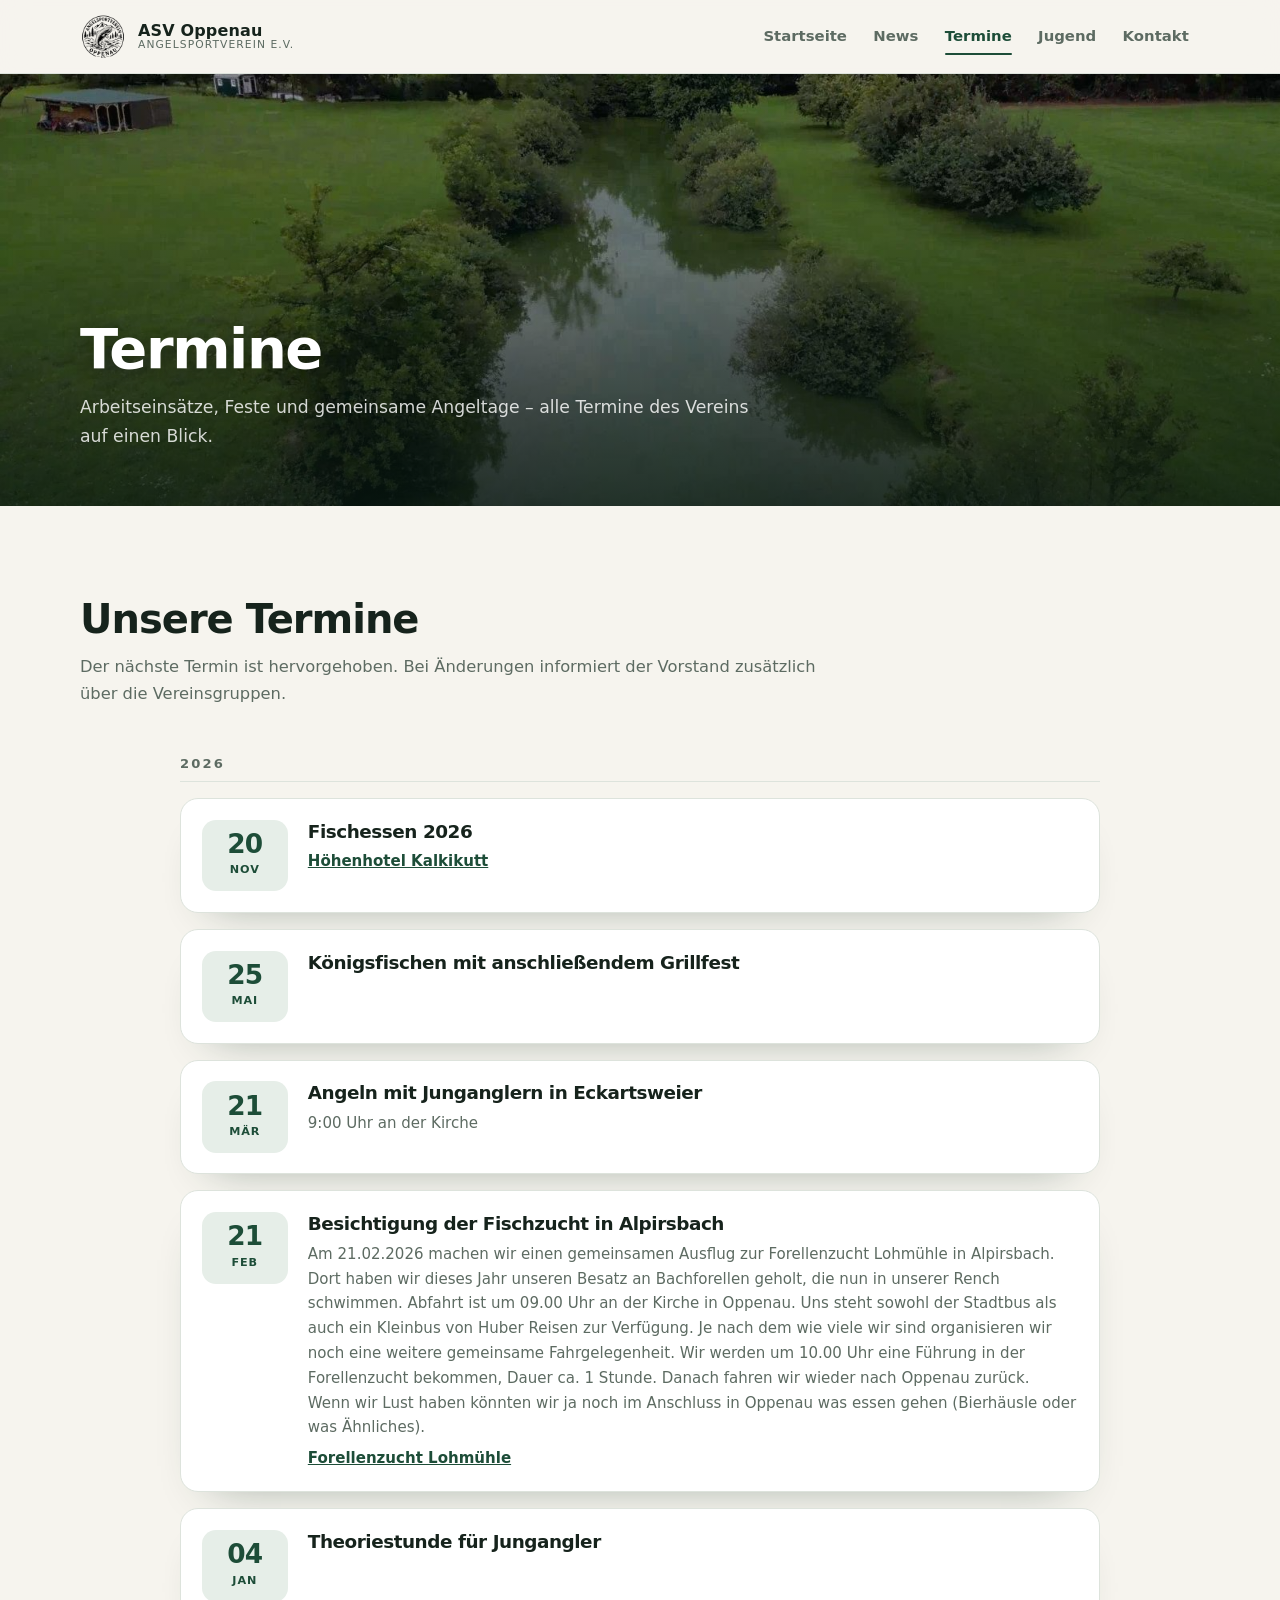
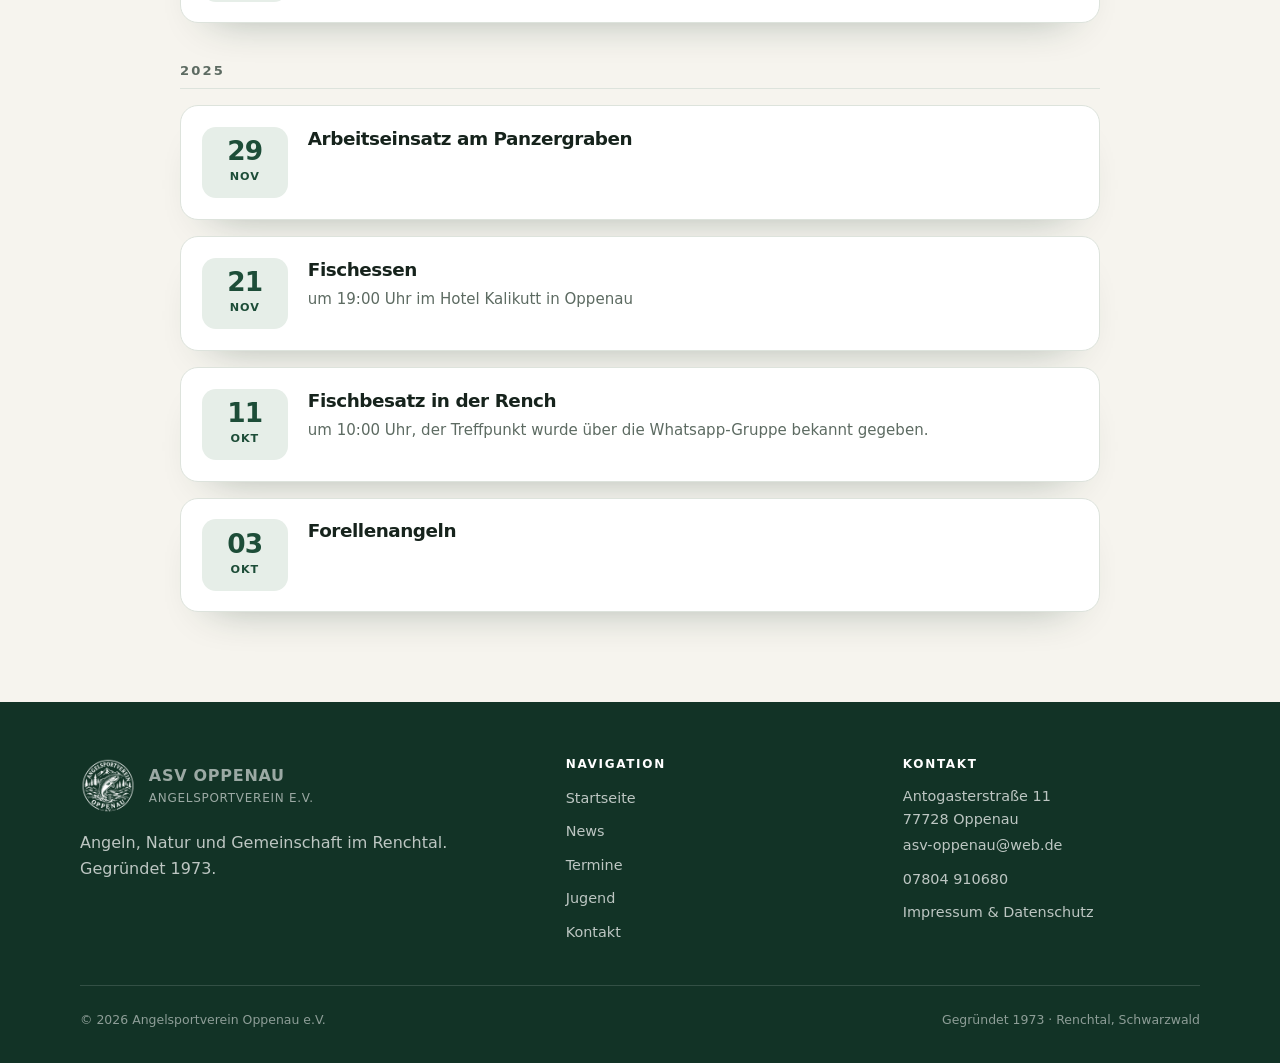
==== dates.html @ 7a505c5f "new design" ====
<!DOCTYPE html>
<html lang="de">
<head>
    <meta charset="utf-8">
    <meta name="viewport" content="width=device-width, initial-scale=1, viewport-fit=cover">
    <title>Termine – Angelsportverein Oppenau e.V.</title>
    <meta name="description" content="Termine, Arbeitseinsätze und Veranstaltungen des Angelsportvereins Oppenau.">
    <meta name="theme-color" content="#f6f4ee">
    <meta property="og:image" content="img/og.png">
    <link rel="icon" href="favicon.ico" sizes="any">
    <link rel="icon" type="image/png" href="favicon-32.png">
    <link rel="apple-touch-icon" href="icons/apple-touch-icon.png">
    <link rel="manifest" href="manifest.webmanifest">
    <link rel="stylesheet" href="stylesheet.css">
</head>
<body>
    <a class="skip-link" href="#main">Zum Inhalt springen</a>

    <header class="site-header">
        <div class="container header-inner">
            <a class="brand" href="index.html" aria-label="Angelsportverein Oppenau – Startseite">
                <img src="img/logo.png" alt="">
                <span class="brand__text">
                    <strong>ASV Oppenau</strong>
                    <span>Angelsportverein e.V.</span>
                </span>
            </a>
            <button class="burger" type="button" aria-label="Menü öffnen" aria-expanded="false" aria-controls="hauptnavigation">
                <svg viewBox="0 0 24 24" fill="none" stroke="currentColor" stroke-width="2" stroke-linecap="round" aria-hidden="true">
                    <path d="M4 7h16M4 12h16M4 17h16"/>
                </svg>
            </button>
            <nav class="nav" id="hauptnavigation" aria-label="Hauptnavigation">
                <ul>
                    <li><a href="index.html">Startseite</a></li>
                    <li><a href="news.html">News</a></li>
                    <li><a href="dates.html" aria-current="page">Termine</a></li>
                    <li><a href="youth.html">Jugend</a></li>
                    <li><a href="kontakt.html">Kontakt</a></li>
                </ul>
            </nav>
        </div>
    </header>

    <main id="main">
        <section class="page-hero" aria-labelledby="seiten-titel">
            <img src="img/page-hero.jpg" alt="">
            <div class="container page-hero__inner">
                <h1 id="seiten-titel">Termine</h1>
                <p>Arbeitseinsätze, Feste und gemeinsame Angeltage – alle Termine des Vereins auf einen Blick.</p>
            </div>
        </section>

        <section class="section">
            <div class="container">
                <div class="section-head">
                    <h2>Unsere Termine</h2>
                    <p>Der nächste Termin ist hervorgehoben. Bei Änderungen informiert der Vorstand zusätzlich über die Vereinsgruppen.</p>
                </div>
                <div class="agenda" id="dateList"></div>
            </div>
        </section>
    </main>

    <footer class="site-footer">
        <div class="container">
            <div class="footer-grid">
                <div>
                    <a class="footer-brand" href="index.html">
                        <img src="img/logo-white.png" alt="">
                        <span>
                            <strong>ASV Oppenau</strong>
                            <span>Angelsportverein e.V.</span>
                        </span>
                    </a>
                    <p>Angeln, Natur und Gemeinschaft im Renchtal. Gegründet 1973.</p>
                </div>
                <div class="footer-col">
                    <h3>Navigation</h3>
                    <ul>
                        <li><a href="index.html">Startseite</a></li>
                        <li><a href="news.html">News</a></li>
                        <li><a href="dates.html">Termine</a></li>
                        <li><a href="youth.html">Jugend</a></li>
                        <li><a href="kontakt.html">Kontakt</a></li>
                    </ul>
                </div>
                <div class="footer-col">
                    <h3>Kontakt</h3>
                    <p>Antogasterstraße 11<br>77728 Oppenau</p>
                    <ul>
                        <li><a href="mailto:asv-oppenau@web.de">asv-oppenau@web.de</a></li>
                        <li><a href="tel:+497804910680">07804 910680</a></li>
                        <li><a href="impressum.html">Impressum &amp; Datenschutz</a></li>
                    </ul>
                </div>
            </div>
            <div class="footer-bottom">
                <span>© <span id="jahr">2026</span> Angelsportverein Oppenau e.V.</span>
                <span>Gegründet 1973 · Renchtal, Schwarzwald</span>
            </div>
        </div>
    </footer>

    <script>
        const burger = document.querySelector('.burger');
        const nav = document.querySelector('.nav');
        burger.addEventListener('click', () => {
            const open = nav.classList.toggle('is-open');
            burger.setAttribute('aria-expanded', String(open));
            burger.setAttribute('aria-label', open ? 'Menü schließen' : 'Menü öffnen');
        });
        document.getElementById('jahr').textContent = new Date().getFullYear();

        const monate = ['Jan', 'Feb', 'Mär', 'Apr', 'Mai', 'Jun', 'Jul', 'Aug', 'Sep', 'Okt', 'Nov', 'Dez'];

        function parseDate(text) {
            const match = text.match(/(\d{1,2})\.(\d{1,2})\.(\d{4})/);
            if (!match) return null;
            const date = new Date(Number(match[3]), Number(match[2]) - 1, Number(match[1]));
            return Number.isNaN(date.getTime()) ? null : date;
        }

        function escapeHtml(text) {
            return text.replace(/[&<>"']/g, (char) => ({
                '&': '&amp;', '<': '&lt;', '>': '&gt;', '"': '&quot;', "'": '&#039;'
            })[char]);
        }

        function renderDates(dates) {
            const container = document.getElementById('dateList');
            const parsed = dates
                .map((item) => ({ ...item, parsed: parseDate(item.date) }))
                .filter((item) => item.parsed)
                .sort((a, b) => b.parsed - a.parsed);

            if (!parsed.length) {
                container.innerHTML = '<div class="empty-state">Aktuell sind keine Termine eingetragen.</div>';
                return;
            }

            const today = new Date();
            today.setHours(0, 0, 0, 0);
            const next = parsed
                .filter((item) => item.parsed >= today)
                .sort((a, b) => a.parsed - b.parsed)[0];

            const groups = new Map();
            parsed.forEach((item) => {
                const year = item.parsed.getFullYear();
                if (!groups.has(year)) groups.set(year, []);
                groups.get(year).push(item);
            });

            container.innerHTML = [...groups.entries()].map(([year, items]) => `
                <section class="year-group" aria-label="Termine ${year}">
                    <h2>${year}</h2>
                    <ol class="events">
                        ${items.map((item) => `
                            <li class="event${item === next ? ' event--next' : ''}">
                                <div class="event-date">
                                    <strong>${String(item.parsed.getDate()).padStart(2, '0')}</strong>
                                    <span>${monate[item.parsed.getMonth()]}</span>
                                </div>
                                <div class="event-body">
                                    ${item === next ? '<span class="event-badge">Nächster Termin</span>' : ''}
                                    <h3>${escapeHtml(item.title)}</h3>
                                    ${item.description ? `<p>${item.description}</p>` : ''}
                                    ${item.link ? `<p>${item.link}</p>` : ''}
                                </div>
                            </li>
                        `).join('')}
                    </ol>
                </section>
            `).join('');
        }

        fetch('dates.json')
            .then((response) => response.json())
            .then(renderDates)
            .catch(() => {
                document.getElementById('dateList').innerHTML = '<div class="empty-state">Die Termine konnten nicht geladen werden.</div>';
            });

        if ('serviceWorker' in navigator) navigator.serviceWorker.register('sw.js');
    </script>
</body>
</html>
---- stylesheet.css ----
:root {
  --bg: #f6f4ee;
  --surface: #ffffff;
  --ink: #16231c;
  --muted: #5d6b62;
  --green: #1d4d38;
  --green-dark: #123326;
  --green-soft: #e6eee8;
  --line: #dde3dc;
  --radius: 18px;
  --shadow: 0 22px 45px -32px rgba(18, 51, 38, 0.45);
  --font: ui-sans-serif, system-ui, -apple-system, "Segoe UI", Roboto, "Helvetica Neue", Arial, sans-serif;
  --header-h: 73px;
}

*,
*::before,
*::after {
  box-sizing: border-box;
  margin: 0;
  padding: 0;
}

html {
  scroll-behavior: smooth;
  -webkit-text-size-adjust: 100%;
}

body {
  background: var(--bg);
  color: var(--ink);
  font-family: var(--font);
  font-size: 16px;
  line-height: 1.65;
  -webkit-font-smoothing: antialiased;
}

img,
video {
  max-width: 100%;
  height: auto;
  display: block;
}

a {
  color: var(--green);
}

::selection {
  background: var(--green);
  color: #fff;
}

:focus-visible {
  outline: 3px solid var(--green);
  outline-offset: 2px;
}

[id] {
  scroll-margin-top: calc(var(--header-h) + 1rem);
}

h1,
h2,
h3,
h4 {
  line-height: 1.15;
  letter-spacing: -0.025em;
  text-wrap: balance;
}

h1 {
  font-size: clamp(2.4rem, 6vw, 4.2rem);
  font-weight: 800;
}

h2 {
  font-size: clamp(1.75rem, 3.4vw, 2.5rem);
  font-weight: 750;
}

h3 {
  font-size: 1.15rem;
  font-weight: 700;
}

p {
  text-wrap: pretty;
}

ul {
  list-style: none;
}

.container {
  width: min(1120px, 100% - 2.5rem);
  margin-inline: auto;
}

.narrow {
  width: min(820px, 100% - 2.5rem);
  margin-inline: auto;
}

.skip-link {
  position: absolute;
  left: -9999px;
  top: 0;
  z-index: 100;
  background: var(--green);
  color: #fff;
  padding: 0.8rem 1rem;
  border-radius: 0 0 10px 0;
  font-weight: 700;
  text-decoration: none;
}

.skip-link:focus {
  left: 0;
}

/* Header */
.site-header {
  position: sticky;
  top: 0;
  z-index: 50;
  background: rgba(246, 244, 238, 0.92);
  backdrop-filter: blur(14px);
  -webkit-backdrop-filter: blur(14px);
  border-bottom: 1px solid var(--line);
}

.header-inner {
  display: flex;
  align-items: center;
  justify-content: space-between;
  gap: 1.5rem;
  height: var(--header-h);
}

.brand {
  display: flex;
  align-items: center;
  gap: 0.75rem;
  color: var(--ink);
  text-decoration: none;
  flex: 0 0 auto;
}

.brand img {
  width: 46px;
  height: 46px;
  object-fit: contain;
}

.brand__text {
  display: flex;
  flex-direction: column;
  line-height: 1.1;
}

.brand__text strong {
  font-size: 1rem;
  letter-spacing: 0.01em;
}

.brand__text span {
  color: var(--muted);
  font-size: 0.67rem;
  letter-spacing: 0.1em;
  text-transform: uppercase;
}

.nav ul {
  display: flex;
  align-items: center;
  gap: 0.25rem;
}

.nav a {
  position: relative;
  display: inline-block;
  padding: 0.55rem 0.7rem;
  color: var(--muted);
  font-size: 0.93rem;
  font-weight: 650;
  text-decoration: none;
  transition: color 0.18s ease;
}

.nav a::after {
  content: "";
  position: absolute;
  left: 0.7rem;
  right: 0.7rem;
  bottom: 0.18rem;
  height: 2px;
  border-radius: 2px;
  background: var(--green);
  transform: scaleX(0);
  transform-origin: left;
  transition: transform 0.2s ease;
}

.nav a:hover {
  color: var(--ink);
}

.nav a:hover::after,
.nav a[aria-current="page"]::after {
  transform: scaleX(1);
}

.nav a[aria-current="page"] {
  color: var(--green);
}

.burger {
  display: none;
  align-items: center;
  justify-content: center;
  width: 44px;
  height: 44px;
  border: 1px solid var(--line);
  border-radius: 12px;
  background: var(--surface);
  color: var(--ink);
  cursor: pointer;
}

.burger svg {
  width: 22px;
  height: 22px;
}

/* Buttons */
.btn {
  display: inline-flex;
  align-items: center;
  justify-content: center;
  gap: 0.45rem;
  min-height: 46px;
  padding: 0.78rem 1.35rem;
  border: 1px solid var(--green);
  border-radius: 999px;
  background: var(--green);
  color: #fff;
  font: inherit;
  font-size: 0.95rem;
  font-weight: 700;
  line-height: 1;
  text-decoration: none;
  cursor: pointer;
  transition: background 0.18s ease, border-color 0.18s ease, transform 0.18s ease;
}

.btn:hover {
  background: var(--green-dark);
  border-color: var(--green-dark);
  transform: translateY(-1px);
}

.btn--ghost {
  background: rgba(255, 255, 255, 0.12);
  border-color: rgba(255, 255, 255, 0.55);
  color: #fff;
  backdrop-filter: blur(6px);
  -webkit-backdrop-filter: blur(6px);
}

.btn--ghost:hover {
  background: rgba(255, 255, 255, 0.22);
  border-color: #fff;
}

.btn--light {
  background: #fff;
  border-color: #fff;
  color: var(--green);
}

.btn--light:hover {
  background: var(--green-soft);
  border-color: var(--green-soft);
  color: var(--green-dark);
}

.btn--outline {
  background: transparent;
  border-color: var(--line);
  color: var(--ink);
}

.btn--outline:hover {
  background: var(--green-soft);
  border-color: var(--green-soft);
  color: var(--green-dark);
}

.text-link {
  display: inline-flex;
  align-items: center;
  gap: 0.35rem;
  color: var(--green);
  font-size: 0.9rem;
  font-weight: 700;
  text-decoration: none;
}

.text-link:hover {
  text-decoration: underline;
}

/* Hero */
.hero,
.page-hero {
  position: relative;
  overflow: hidden;
  color: #fff;
  background: var(--green-dark) url("img/hero-poster.jpg") center / cover no-repeat;
}

.hero {
  min-height: calc(100svh - var(--header-h));
  display: grid;
  place-items: center;
}

.page-hero {
  min-height: min(520px, 48vh);
  display: flex;
  align-items: flex-end;
}

.hero video,
.page-hero video,
.page-hero img {
  position: absolute;
  inset: 0;
  width: 100%;
  height: 100%;
  object-fit: cover;
}

.hero::after,
.page-hero::after {
  content: "";
  position: absolute;
  inset: 0;
  background: linear-gradient(180deg, rgba(8, 24, 17, 0.18) 0%, rgba(8, 24, 17, 0.34) 42%, rgba(8, 24, 17, 0.76) 100%);
}

.hero__inner {
  position: relative;
  z-index: 1;
  padding: clamp(4rem, 10vw, 7rem) 0;
  text-align: center;
}

.hero__logo {
  width: clamp(150px, 20vw, 225px);
  margin: 0 auto clamp(1.25rem, 3vw, 2rem);
  filter: drop-shadow(0 16px 32px rgba(0, 0, 0, 0.32));
}

.hero h1 {
  max-width: 16ch;
  margin-inline: auto;
  font-size: clamp(2.35rem, 6vw, 4.35rem);
  text-shadow: 0 3px 24px rgba(0, 0, 0, 0.35);
}

.hero__lead {
  max-width: 42rem;
  margin: 1rem auto 0;
  color: rgba(255, 255, 255, 0.84);
  font-size: clamp(1rem, 1.5vw, 1.12rem);
}

.hero__actions {
  display: flex;
  flex-wrap: wrap;
  justify-content: center;
  gap: 0.7rem;
  margin-top: 2rem;
}

.page-hero__inner {
  position: relative;
  z-index: 1;
  padding: clamp(3rem, 7vw, 4.5rem) 0 clamp(2.5rem, 5vw, 3.5rem);
}

.page-hero h1 {
  font-size: clamp(2.2rem, 5vw, 3.5rem);
  text-shadow: 0 3px 22px rgba(0, 0, 0, 0.32);
}

.page-hero p {
  max-width: 42rem;
  margin-top: 0.7rem;
  color: rgba(255, 255, 255, 0.82);
  font-size: clamp(0.98rem, 1.4vw, 1.08rem);
}

/* Sections */
.section {
  padding: clamp(3.5rem, 7vw, 6rem) 0;
}

.section--white {
  background: var(--surface);
}

.section--tight {
  padding-top: clamp(2.5rem, 5vw, 4rem);
}

.section-head {
  max-width: 760px;
  margin-bottom: clamp(2rem, 4vw, 3rem);
}

.section-head p {
  margin-top: 0.8rem;
  color: var(--muted);
  font-size: 1.02rem;
}

.section-head--row {
  display: flex;
  align-items: flex-end;
  justify-content: space-between;
  gap: 2rem;
  max-width: none;
}

.section-head--row > div {
  max-width: 700px;
}

/* Home: about */
.split {
  display: grid;
  grid-template-columns: minmax(0, 1.35fr) minmax(290px, 0.65fr);
  gap: clamp(2rem, 5vw, 4rem);
  align-items: start;
}

.prose p {
  color: var(--muted);
  margin-bottom: 1rem;
}

.prose p:last-child {
  margin-bottom: 0;
}

.prose strong {
  color: var(--ink);
}

.board-card {
  background: var(--surface);
  border: 1px solid var(--line);
  border-radius: var(--radius);
  padding: 1.6rem;
  box-shadow: var(--shadow);
}

.board-card h3 {
  margin-bottom: 1rem;
  font-size: 1.05rem;
}

.board-list {
  display: grid;
  gap: 0.55rem;
}

.board-list li {
  display: flex;
  justify-content: space-between;
  gap: 1rem;
  padding-bottom: 0.55rem;
  border-bottom: 1px solid var(--line);
  font-size: 0.9rem;
}

.board-list li:last-child {
  padding-bottom: 0;
  border-bottom: 0;
}

.board-list span:first-child {
  color: var(--muted);
}

.board-list span:last-child {
  font-weight: 650;
  text-align: right;
}

/* Home: fees */
.fee-grid {
  display: grid;
  grid-template-columns: repeat(4, minmax(0, 1fr));
  gap: 1rem;
}

.fee-card {
  display: flex;
  flex-direction: column;
  gap: 0.35rem;
  padding: 1.45rem;
  background: var(--surface);
  border: 1px solid var(--line);
  border-radius: var(--radius);
  box-shadow: var(--shadow);
}

.fee-card span {
  color: var(--muted);
  font-size: 0.88rem;
}

.fee-card strong {
  font-size: clamp(1.7rem, 3vw, 2.05rem);
  font-weight: 800;
  letter-spacing: -0.03em;
}

.fee-card small {
  color: var(--muted);
  font-size: 0.78rem;
}

.fee-note {
  margin-top: 1.1rem;
  color: var(--muted);
  font-size: 0.88rem;
}

.fee-actions {
  display: flex;
  flex-wrap: wrap;
  align-items: center;
  gap: 1rem;
  margin-top: 1.5rem;
}

/* Home: areas */
.area-grid {
  display: grid;
  grid-template-columns: repeat(2, minmax(0, 1fr));
  gap: 1.5rem;
}

.area-card {
  display: flex;
  flex-direction: column;
  overflow: hidden;
  background: var(--surface);
  border: 1px solid var(--line);
  border-radius: var(--radius);
  box-shadow: var(--shadow);
}

.area-card img {
  width: 100%;
  aspect-ratio: 16 / 10;
  object-fit: cover;
}

.area-card__body {
  display: flex;
  flex: 1;
  flex-direction: column;
  padding: 1.6rem;
}

.area-card h3 {
  margin-bottom: 0.55rem;
  font-size: 1.4rem;
}

.area-card p {
  color: var(--muted);
  font-size: 0.95rem;
}

.area-facts {
  display: grid;
  grid-template-columns: repeat(3, minmax(0, 1fr));
  gap: 0.75rem;
  margin-top: auto;
  padding-top: 1.25rem;
  border-top: 1px solid var(--line);
}

.area-facts strong {
  display: block;
  font-size: 1.1rem;
  letter-spacing: -0.02em;
}

.area-facts span {
  color: var(--muted);
  font-size: 0.76rem;
}

.area-card p + .area-facts {
  margin-top: 1.25rem;
}

/* CTA band */
.cta-band {
  display: flex;
  flex-wrap: wrap;
  align-items: center;
  justify-content: space-between;
  gap: 2rem;
  padding: clamp(2rem, 5vw, 3.5rem);
  background: var(--green);
  border-radius: calc(var(--radius) + 8px);
  color: #fff;
}

.cta-band h2 {
  font-size: clamp(1.6rem, 3vw, 2.25rem);
}

.cta-band p {
  max-width: 42rem;
  margin-top: 0.55rem;
  color: rgba(255, 255, 255, 0.76);
}

/* News */
.news-layout {
  display: grid;
  grid-template-columns: minmax(0, 1fr) 320px;
  gap: clamp(1.5rem, 4vw, 3rem);
  align-items: start;
}

.news-feed {
  display: grid;
  gap: 1.5rem;
}

.news-card {
  overflow: hidden;
  background: var(--surface);
  border: 1px solid var(--line);
  border-radius: var(--radius);
  box-shadow: var(--shadow);
}

.news-card__media {
  background: #e8ece7;
}

.news-card__body {
  padding: clamp(1.25rem, 3vw, 2rem);
}

.news-meta {
  display: flex;
  flex-wrap: wrap;
  align-items: center;
  gap: 0.6rem;
  margin-bottom: 0.55rem;
  color: var(--green);
  font-size: 0.76rem;
  font-weight: 750;
  letter-spacing: 0.09em;
  text-transform: uppercase;
}

.news-card h2 {
  margin-bottom: 0.6rem;
  font-size: clamp(1.3rem, 2.6vw, 1.65rem);
  line-height: 1.25;
}

.news-card__text {
  color: var(--muted);
  font-size: 0.97rem;
}

.news-card__text p {
  margin-bottom: 0.75rem;
}

.news-card__text p:last-child {
  margin-bottom: 0;
}

.news-card__text a {
  color: var(--green);
  font-weight: 600;
}

/* Slider */
.slider {
  position: relative;
}

.slider__track {
  position: relative;
}

.slider__slide {
  display: none;
}

.slider__slide.is-active {
  display: block;
}

.slider__slide img {
  width: 100%;
  aspect-ratio: 16 / 9;
  object-fit: cover;
}

.slider__btn {
  position: absolute;
  top: 50%;
  display: grid;
  place-items: center;
  width: 40px;
  height: 40px;
  border: 0;
  border-radius: 50%;
  background: rgba(255, 255, 255, 0.92);
  color: var(--ink);
  font-size: 1.35rem;
  line-height: 1;
  cursor: pointer;
  box-shadow: 0 5px 16px rgba(0, 0, 0, 0.2);
  transform: translateY(-50%);
  transition: background 0.18s ease;
}

.slider__btn:hover {
  background: #fff;
}

.slider__btn--prev {
  left: 0.9rem;
}

.slider__btn--next {
  right: 0.9rem;
}

.slider__dots {
  position: absolute;
  right: 0;
  bottom: 0.85rem;
  left: 0;
  display: flex;
  justify-content: center;
  gap: 0.35rem;
}

.slider__dot {
  width: 8px;
  height: 8px;
  padding: 0;
  border: 0;
  border-radius: 50%;
  background: rgba(255, 255, 255, 0.55);
  cursor: pointer;
  transition: transform 0.18s ease, background 0.18s ease;
}

.slider__dot.is-active {
  background: #fff;
  transform: scale(1.3);
}

/* Sidebar */
.sidebar {
  position: sticky;
  top: calc(var(--header-h) + 1.25rem);
  display: grid;
  gap: 1.25rem;
}

.sidebar-card {
  padding: 1.4rem;
  background: var(--surface);
  border: 1px solid var(--line);
  border-radius: var(--radius);
  box-shadow: var(--shadow);
}

.sidebar-card h3 {
  margin-bottom: 0.9rem;
  font-size: 1.05rem;
}

.mini-event {
  display: grid;
  grid-template-columns: 48px minmax(0, 1fr);
  gap: 0.8rem;
  padding: 0.7rem 0;
  border-bottom: 1px solid var(--line);
}

.mini-event:last-of-type {
  border-bottom: 0;
}

.mini-date {
  padding: 0.35rem 0.2rem;
  border-radius: 12px;
  background: var(--green-soft);
  color: var(--green);
  text-align: center;
}

.mini-date strong {
  display: block;
  font-size: 1.05rem;
  line-height: 1;
}

.mini-date span {
  display: block;
  margin-top: 0.2rem;
  font-size: 0.62rem;
  font-weight: 700;
  letter-spacing: 0.06em;
  text-transform: uppercase;
}

.mini-event h4 {
  font-size: 0.9rem;
  line-height: 1.3;
}

.mini-event p {
  margin-top: 0.15rem;
  color: var(--muted);
  font-size: 0.78rem;
}

.sidebar-link {
  display: inline-block;
  margin-top: 1rem;
  color: var(--green);
  font-size: 0.88rem;
  font-weight: 700;
  text-decoration: none;
}

.sidebar-link:hover {
  text-decoration: underline;
}

.sidebar-cta {
  background: var(--green);
  border-color: var(--green);
  color: #fff;
}

.sidebar-cta h3 {
  color: #fff;
}

.sidebar-cta p {
  margin-bottom: 1rem;
  color: rgba(255, 255, 255, 0.76);
  font-size: 0.9rem;
}

.empty-state {
  padding: 2rem;
  border: 1px dashed var(--line);
  border-radius: var(--radius);
  color: var(--muted);
  text-align: center;
}

/* Termine */
.agenda {
  display: grid;
  gap: 2.5rem;
  max-width: 920px;
  margin-inline: auto;
}

.year-group h2 {
  margin-bottom: 1rem;
  padding-bottom: 0.6rem;
  border-bottom: 1px solid var(--line);
  color: var(--muted);
  font-size: 0.82rem;
  font-weight: 800;
  letter-spacing: 0.16em;
  text-transform: uppercase;
}

.events {
  display: grid;
  gap: 1rem;
}

.event {
  display: grid;
  grid-template-columns: 86px minmax(0, 1fr);
  gap: 1.25rem;
  padding: 1.3rem;
  background: var(--surface);
  border: 1px solid var(--line);
  border-radius: var(--radius);
  box-shadow: var(--shadow);
}

.event--next {
  border-color: var(--green);
  box-shadow: 0 0 0 1px var(--green), var(--shadow);
}

.event-date {
  align-self: start;
  padding: 0.7rem 0.4rem;
  border-radius: 14px;
  background: var(--green-soft);
  color: var(--green);
  text-align: center;
}

.event-date strong {
  display: block;
  font-size: 1.65rem;
  line-height: 1;
  letter-spacing: -0.03em;
}

.event-date span {
  display: block;
  margin-top: 0.25rem;
  font-size: 0.7rem;
  font-weight: 700;
  letter-spacing: 0.08em;
  text-transform: uppercase;
}

.event-badge {
  display: inline-block;
  margin-bottom: 0.45rem;
  padding: 0.28rem 0.55rem;
  border-radius: 999px;
  background: var(--green);
  color: #fff;
  font-size: 0.65rem;
  font-weight: 800;
  letter-spacing: 0.08em;
  text-transform: uppercase;
}

.event-body h3 {
  font-size: 1.15rem;
  line-height: 1.3;
}

.event-body p {
  margin-top: 0.35rem;
  color: var(--muted);
  font-size: 0.94rem;
}

.event-body a {
  color: var(--green);
  font-weight: 600;
}

/* Jugend */
.intro-split {
  display: grid;
  grid-template-columns: minmax(0, 1.3fr) minmax(290px, 0.7fr);
  gap: clamp(2rem, 5vw, 4rem);
  align-items: start;
}

.person-card {
  padding: 1.6rem;
  background: var(--surface);
  border: 1px solid var(--line);
  border-radius: var(--radius);
  box-shadow: var(--shadow);
}

.person-card__top {
  display: flex;
  align-items: center;
  gap: 1rem;
  margin-bottom: 1rem;
}

.avatar {
  display: grid;
  place-items: center;
  width: 56px;
  height: 56px;
  border-radius: 50%;
  background: var(--green-soft);
  color: var(--green);
  font-size: 1rem;
  font-weight: 800;
  letter-spacing: 0.02em;
}

.person-card h3 {
  font-size: 1.1rem;
}

.person-card p {
  color: var(--muted);
  font-size: 0.9rem;
}

.person-card .btn {
  width: 100%;
  margin-top: 1.2rem;
}

.resource-grid {
  display: grid;
  grid-template-columns: repeat(4, minmax(0, 1fr));
  gap: 1rem;
}

.resource-card {
  display: flex;
  flex-direction: column;
  gap: 0.7rem;
  padding: 1.4rem;
  background: var(--surface);
  border: 1px solid var(--line);
  border-radius: var(--radius);
  box-shadow: var(--shadow);
}

.resource-icon {
  display: grid;
  place-items: center;
  width: 44px;
  height: 44px;
  border-radius: 12px;
  background: var(--green-soft);
  color: var(--green);
}

.resource-icon svg {
  width: 22px;
  height: 22px;
}

.resource-card h3 {
  font-size: 1rem;
  line-height: 1.3;
}

.resource-type {
  margin-top: auto;
  color: var(--muted);
  font-size: 0.78rem;
  letter-spacing: 0.04em;
}

.youth-news-grid {
  display: grid;
  grid-template-columns: repeat(3, minmax(0, 1fr));
  gap: 1rem;
}

.youth-news-card {
  display: flex;
  flex-direction: column;
  padding: 1.4rem;
  background: var(--surface);
  border: 1px solid var(--line);
  border-radius: var(--radius);
  box-shadow: var(--shadow);
}

.youth-news-card::before {
  content: "";
  display: block;
  width: 32px;
  height: 3px;
  margin-bottom: 1rem;
  border-radius: 2px;
  background: var(--green);
}

.youth-news-card time {
  color: var(--green);
  font-size: 0.72rem;
  font-weight: 750;
  letter-spacing: 0.08em;
  text-transform: uppercase;
}

.youth-news-card h3 {
  margin: 0.45rem 0 0.55rem;
  font-size: 1.05rem;
  line-height: 1.3;
}

.youth-news-card p {
  color: var(--muted);
  font-size: 0.9rem;
}

/* Kontakt */
.contact-layout {
  display: grid;
  grid-template-columns: minmax(0, 1.15fr) minmax(300px, 0.85fr);
  gap: clamp(2rem, 5vw, 4rem);
  align-items: start;
}

.form-card {
  padding: clamp(1.5rem, 4vw, 2.5rem);
  background: var(--surface);
  border: 1px solid var(--line);
  border-radius: var(--radius);
  box-shadow: var(--shadow);
}

.field {
  display: grid;
  gap: 0.4rem;
  margin-bottom: 1rem;
}

.field label {
  font-size: 0.85rem;
  font-weight: 700;
}

.field input,
.field textarea {
  width: 100%;
  padding: 0.8rem 1rem;
  border: 1px solid var(--line);
  border-radius: 12px;
  background: var(--bg);
  color: var(--ink);
  font: inherit;
}

.field textarea {
  min-height: 150px;
  resize: vertical;
}

.field input:focus,
.field textarea:focus {
  border-color: transparent;
  outline: 2px solid var(--green);
  outline-offset: 1px;
}

.form-note {
  margin-top: 0.8rem;
  color: var(--muted);
  font-size: 0.78rem;
}

.form-status {
  margin-top: 1rem;
  font-size: 0.9rem;
  font-weight: 650;
}

.form-status.is-success {
  color: var(--green);
}

.form-status.is-error {
  color: #a33124;
}

.contact-info {
  display: grid;
  gap: 1rem;
}

.info-card {
  padding: 1.4rem;
  background: var(--surface);
  border: 1px solid var(--line);
  border-radius: var(--radius);
  box-shadow: var(--shadow);
}

.info-card h3 {
  margin-bottom: 0.55rem;
  color: var(--muted);
  font-size: 0.75rem;
  font-weight: 800;
  letter-spacing: 0.12em;
  text-transform: uppercase;
}

.info-card p {
  font-size: 0.95rem;
}

.info-card a {
  color: var(--green);
  font-weight: 600;
  text-decoration: none;
}

.info-card a:hover {
  text-decoration: underline;
}

/* Impressum */
.legal-card {
  padding: clamp(1.5rem, 4vw, 2.5rem);
  background: var(--surface);
  border: 1px solid var(--line);
  border-radius: var(--radius);
  box-shadow: var(--shadow);
}

.legal-card > p {
  margin-bottom: 1rem;
  color: var(--muted);
}

.legal-card strong {
  color: var(--ink);
}

.legal-card details {
  margin-top: 1.5rem;
  padding-top: 1.5rem;
  border-top: 1px solid var(--line);
}

.legal-card summary {
  color: var(--ink);
  font-weight: 700;
  cursor: pointer;
}

.legal-card details p {
  margin-top: 1rem;
  color: var(--muted);
  font-size: 0.92rem;
}

.legal-card details p:first-of-type {
  margin-top: 1.1rem;
}

/* Footer */
.site-footer {
  padding: 3.5rem 0 2rem;
  background: var(--green-dark);
  color: rgba(255, 255, 255, 0.72);
}

.footer-grid {
  display: grid;
  grid-template-columns: 1.5fr 1fr 1fr;
  gap: 2.5rem;
}

.footer-brand {
  display: flex;
  align-items: center;
  gap: 0.8rem;
  margin-bottom: 1rem;
  color: #fff;
  text-decoration: none;
}

.footer-brand img {
  width: 56px;
  height: 56px;
}

.footer-brand strong {
  display: block;
  font-size: 1rem;
}

.footer-brand span {
  color: rgba(255, 255, 255, 0.58);
  font-size: 0.75rem;
  letter-spacing: 0.06em;
  text-transform: uppercase;
}

.footer-col h3 {
  margin-bottom: 0.8rem;
  color: #fff;
  font-size: 0.75rem;
  font-weight: 800;
  letter-spacing: 0.14em;
  text-transform: uppercase;
}

.footer-col ul {
  display: grid;
  gap: 0.45rem;
}

.footer-col a {
  color: inherit;
  font-size: 0.9rem;
  text-decoration: none;
}

.footer-col a:hover {
  color: #fff;
  text-decoration: underline;
}

.footer-col p {
  font-size: 0.9rem;
}

.footer-bottom {
  display: flex;
  flex-wrap: wrap;
  justify-content: space-between;
  gap: 1rem;
  margin-top: 2.5rem;
  padding-top: 1.5rem;
  border-top: 1px solid rgba(255, 255, 255, 0.14);
  color: rgba(255, 255, 255, 0.52);
  font-size: 0.78rem;
}

/* Responsive */
@media (max-width: 1024px) {
  .fee-grid,
  .resource-grid {
    grid-template-columns: repeat(2, minmax(0, 1fr));
  }

  .news-layout {
    grid-template-columns: minmax(0, 1fr) 280px;
  }
}

@media (max-width: 900px) {
  .news-layout {
    grid-template-columns: 1fr;
  }

  .sidebar {
    position: static;
    grid-template-columns: repeat(2, minmax(0, 1fr));
  }

  .youth-news-grid {
    grid-template-columns: repeat(2, minmax(0, 1fr));
  }

  .split,
  .intro-split,
  .contact-layout {
    grid-template-columns: 1fr;
  }

  .footer-grid {
    grid-template-columns: 1fr 1fr;
  }
}

@media (max-width: 760px) {
  :root {
    --header-h: 66px;
  }

  .container,
  .narrow {
    width: min(100% - 1.75rem, 1120px);
  }

  .brand img {
    width: 40px;
    height: 40px;
  }

  .brand__text span {
    display: none;
  }

  .burger {
    display: inline-flex;
  }

  .nav {
    position: absolute;
    top: var(--header-h);
    right: 0;
    left: 0;
    display: none;
    background: var(--bg);
    border-bottom: 1px solid var(--line);
    box-shadow: 0 18px 30px -24px rgba(0, 0, 0, 0.35);
  }

  .nav.is-open {
    display: block;
  }

  .nav ul {
    flex-direction: column;
    align-items: stretch;
    gap: 0;
    padding: 0.8rem 0.9rem 1.1rem;
  }

  .nav a {
    display: block;
    padding: 0.75rem 0.5rem;
    font-size: 1rem;
  }

  .nav a::after {
    right: auto;
    bottom: 0.45rem;
    left: 0.5rem;
    width: 28px;
  }

  .hero {
    min-height: 620px;
  }

  .hero__logo {
    width: clamp(130px, 36vw, 180px);
  }

  .page-hero {
    min-height: 360px;
  }

  .area-grid,
  .youth-news-grid {
    grid-template-columns: 1fr;
  }

  .section-head--row {
    flex-direction: column;
    align-items: flex-start;
    gap: 1rem;
  }

  .footer-grid {
    grid-template-columns: 1fr;
    gap: 2rem;
  }
}

@media (max-width: 560px) {
  .hero {
    min-height: 580px;
  }

  .hero h1 {
    font-size: 2.25rem;
  }

  .fee-grid {
    grid-template-columns: 1fr 1fr;
    gap: 0.75rem;
  }

  .fee-card {
    padding: 1.15rem;
  }

  .sidebar {
    grid-template-columns: 1fr;
  }

  .event {
    grid-template-columns: 64px minmax(0, 1fr);
    gap: 0.9rem;
    padding: 1rem;
  }

  .event-date strong {
    font-size: 1.35rem;
  }

  .area-facts {
    gap: 0.5rem;
  }

  .cta-band {
    align-items: flex-start;
  }

  .cta-band .btn {
    width: 100%;
  }

  .footer-bottom {
    flex-direction: column;
  }
}

@media (prefers-reduced-motion: reduce) {
  html {
    scroll-behavior: auto;
  }

  *,
  *::before,
  *::after {
    animation-duration: 0.01ms !important;
    animation-iteration-count: 1 !important;
    transition-duration: 0.01ms !important;
  }

  .hero video,
  .page-hero video {
    display: none;
  }
}
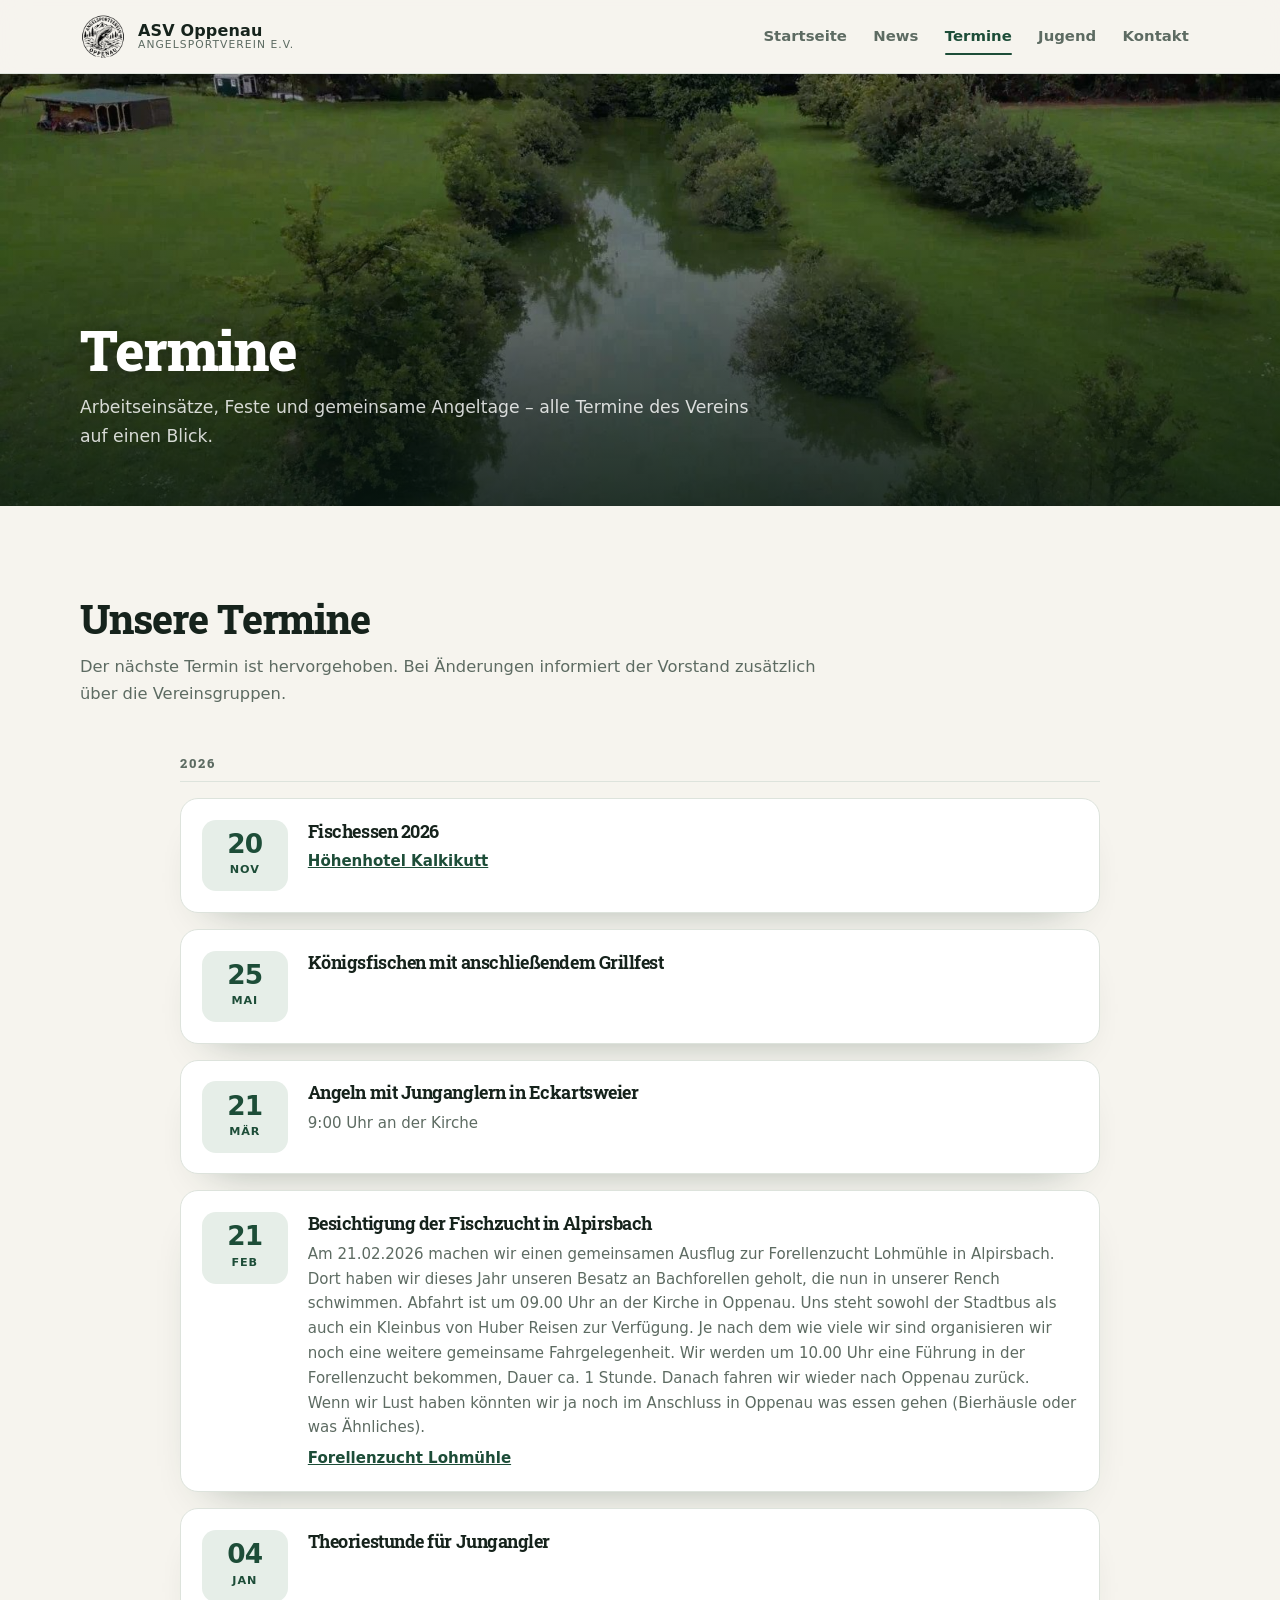
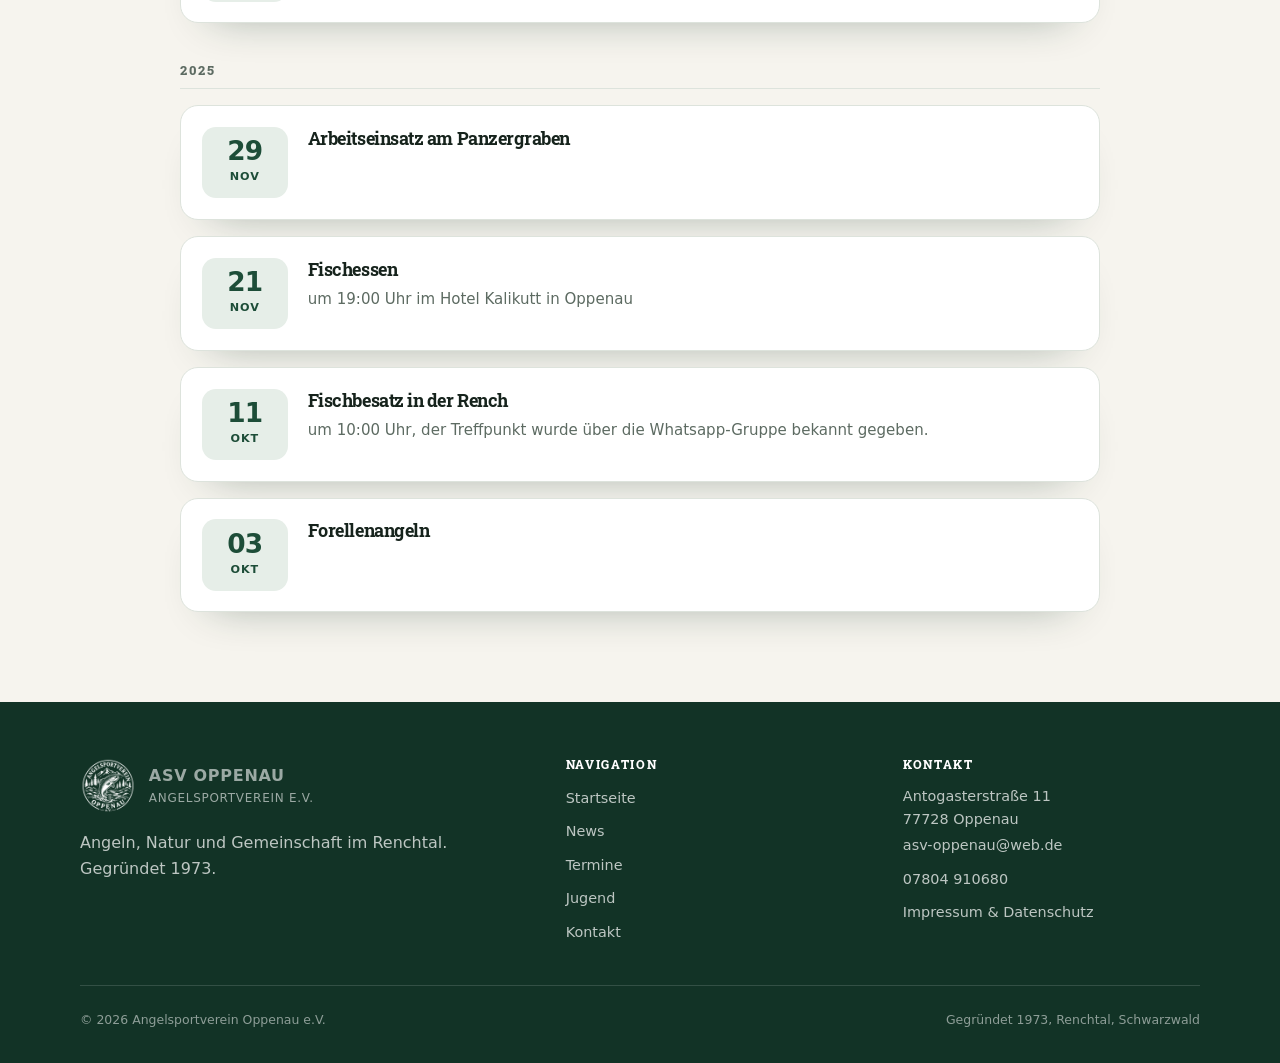
==== commit 6d5cad03: "Admin-Panel mit eingebetteten Bildern (Base64) in news.json - Admin-Panel (admin/) zum Bearbeiten vo" ====
--- a/dates.html
+++ b/dates.html
@@ -97,7 +97,7 @@
             </div>
             <div class="footer-bottom">
                 <span>© <span id="jahr">2026</span> Angelsportverein Oppenau e.V.</span>
-                <span>Gegründet 1973 · Renchtal, Schwarzwald</span>
+                <span>Gegründet 1973, Renchtal, Schwarzwald</span>
             </div>
         </div>
     </footer>
--- a/stylesheet.css
+++ b/stylesheet.css
@@ -1,3 +1,5 @@
+@import url("https://fonts.googleapis.com/css2?family=Roboto+Slab:wght@400..900&display=swap");
+
 :root {
   --bg: #f6f4ee;
   --surface: #ffffff;
@@ -10,6 +12,7 @@
   --radius: 18px;
   --shadow: 0 22px 45px -32px rgba(18, 51, 38, 0.45);
   --font: ui-sans-serif, system-ui, -apple-system, "Segoe UI", Roboto, "Helvetica Neue", Arial, sans-serif;
+  --font-heading: "Roboto Slab", Georgia, "Times New Roman", serif;
   --header-h: 73px;
 }
 
@@ -64,6 +67,7 @@
 h2,
 h3,
 h4 {
+  font-family: var(--font-heading);
   line-height: 1.15;
   letter-spacing: -0.025em;
   text-wrap: balance;
@@ -456,6 +460,10 @@
   margin-bottom: 0;
 }
 
+.prose h3 {
+  margin: 1.75rem 0 0.6rem;
+}
+
 .prose strong {
   color: var(--ink);
 }
